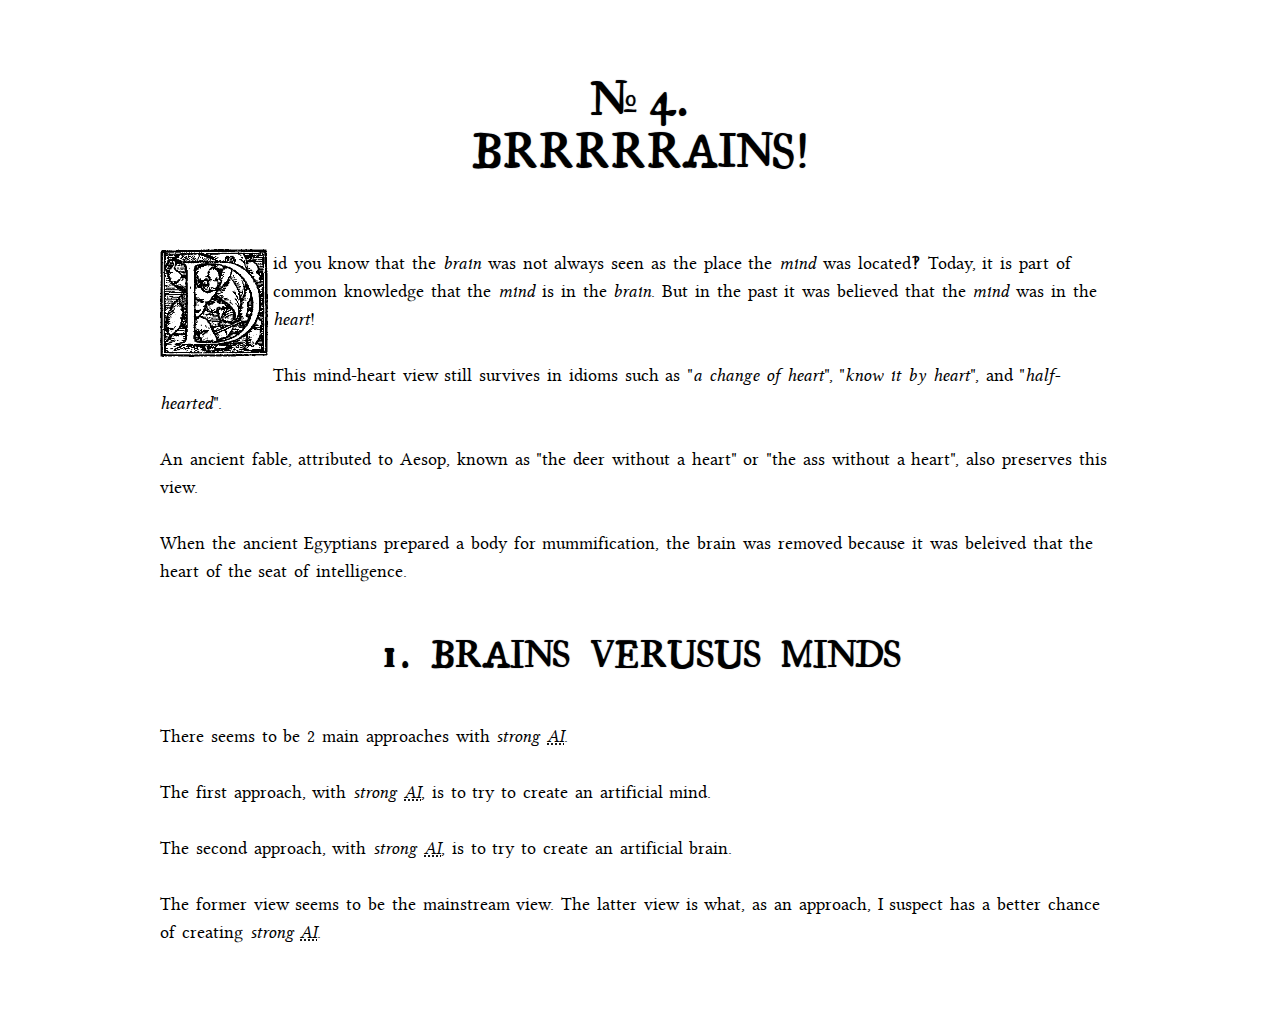
==== brrrrrains.html @ 2f1c4f1e "Started chapter on Brrrrrains" ====
<!doctype html>
<html>
	<head>
		<meta charset="utf-8" />
		<title>Brrrrrains! - Stronger AI</title>
		<link rel="stylesheet" href="screen.css" />
		<style>
			body{counter-reset:h1 4}
		</style>
	</head>

	<body>

		<h1><br />Brrrrrains!</h1>


		<p class="f f-d">
			<b>D</b>id you know that the <em>brain</em> was not always seen as the place the <em>mind</em> was located&#8253;
			Today, it is part of common knowledge that the <em>mind</em> is in the <em>brain</em>.
			But in the past it was believed that the <em>mind</em> was in the <em>heart</em>!
		</p>
		<p>
			This mind-heart view still survives in idioms such as "<em>a change of heart</em>", "<em>know it by heart</em>", and "<em>half-hearted</em>".
		</p>
		<p>
			An ancient fable, attributed to Aesop, known as "the deer without a heart" or "the ass without a heart", also preserves this view.
		</p>
		<p>
			When the ancient Egyptians prepared a body for mummification, the brain was removed because it was beleived that the heart of the seat of intelligence.
		</p>


		<h2 id="one">1. Brains verusus Minds</h2>
		<p>
			There seems to be 2 main approaches with <em>strong <abbr title="Artificial Intelligence">AI</abbr></em>.
		</p>
		<p>
			The first approach, with <em>strong <abbr title="Artificial Intelligence">AI</abbr></em>, is to try to create an artificial mind.
		</p>
		<p>
			The second approach, with <em>strong <abbr title="Artificial Intelligence">AI</abbr></em>, is to try to create an artificial brain.
		</p>
		<p>
			The former view seems to be the mainstream view.
			The latter view is what, as an approach, I suspect has a better chance of creating <em>strong <abbr title="Artificial Intelligence">AI</abbr></em>.
		</p>
	</body>
</html>
---- screen.css ----
/*

"Dive Into HTML 5" stylesheet

Copyright (c) 2012, Mark Pilgrim, Jonathan Neal, All rights reserved.

Redistribution and use in source and binary forms, with or without modification,
are permitted provided that the following conditions are met:

* Redistributions of source code must retain the above copyright notice,
  this list of conditions and the following disclaimer.
* Redistributions in binary form must reproduce the above copyright notice,
  this list of conditions and the following disclaimer in the documentation
  and/or other materials provided with the distribution.

THIS SOFTWARE IS PROVIDED BY THE COPYRIGHT HOLDERS AND CONTRIBUTORS 'AS IS'
AND ANY EXPRESS OR IMPLIED WARRANTIES, INCLUDING, BUT NOT LIMITED TO, THE
IMPLIED WARRANTIES OF MERCHANTABILITY AND FITNESS FOR A PARTICULAR PURPOSE
ARE DISCLAIMED. IN NO EVENT SHALL THE COPYRIGHT OWNER OR CONTRIBUTORS BE
LIABLE FOR ANY DIRECT, INDIRECT, INCIDENTAL, SPECIAL, EXEMPLARY, OR
CONSEQUENTIAL DAMAGES (INCLUDING, BUT NOT LIMITED TO, PROCUREMENT OF
SUBSTITUTE GOODS OR SERVICES; LOSS OF USE, DATA, OR PROFITS; OR BUSINESS
INTERRUPTION) HOWEVER CAUSED AND ON ANY THEORY OF LIABILITY, WHETHER IN
CONTRACT, STRICT LIABILITY, OR TORT (INCLUDING NEGLIGENCE OR OTHERWISE)
ARISING IN ANY WAY OUT OF THE USE OF THIS SOFTWARE, EVEN IF ADVISED OF THE
POSSIBILITY OF SUCH DAMAGE.


Classname Legend

.f = "fancy"      = first paragraph of each chapter (gets a fancy drop-cap)
.c = "centered"   = centered footer text (also clears floats)
.a = "asterism"   = section break
.v = "navigation" = prev/next navigation links (not breadcrumbs)
.u = "Unicode"    = text contains Unicode characters (requires special font declaration to accommodate *cough* a certain browser)
.p = "prompt"     = command-line or interactive shell prompt within code listings

.dc = "drop cap"       = image simulating first-letter initial
.pp = "pretty print"   = apply syntax highlighting to this code block
.pf = "padded frame"   = black border with internal padding
.fr = "framed"         = black border, no padding
.ss = "screenshot"     = image, floated right, with margin
.bc = "browser compat" = browser compatibility table (td cells all contain checks, Xs, and asterisks)
.st = "simple table"   = table with 1px border in body font
.ho = "headers only"   = on a table row, denotes that this row contains only table headers

.note = "note/caution/important"   = indented block for tips/gotchas/language comparisons
.baa  = "best available ampersand" = wrapper block for ampersands

.zebra = "zebra stripes" = off-white background color (used for "zebra stripe" tables)

Acknowledgements & Inspirations

"The Elements of Typographic Style Applied to the Web" ... http://webtypography.net/toc/
"Use the Best Available Ampersand" ....................... http://simplebits.com/notebook/2008/08/14/ampersands.html
"Unicode Support in HTML, Fonts, and Web Browsers" ....... http://alanwood.net/unicode/
"Punctuation" ............................................ http://en.wikipedia.org/wiki/Punctuation
"Essays 1743" ............................................ http://www.thibault.org/fonts/essays/
"Linux Libertine" ........................................ http://linuxlibertine.sourceforge.net/
"CSS Styled Restaurant Menu" ............................. http://www.web-graphics.com/mtarchive/ItalianMenu.html
*/

/* typography */

@font-face {
  font-family: "Essays 1743";
  src: url("f/Essays_1743.regular.eot?"); src: local("Essays 1743"), url("f/Essays_1743.regular.woff") format("woff"), url('f/Essays_1743.regular.ttf') format('truetype');
}
@font-face {
  font-family: "Essays 1743";
  font-style: italic;
  src: url("f/Essays_1743.italic.eot?"); src: local("Essays 1743"), url("f/Essays_1743.italic.woff") format("woff"), url('f/Essays_1743.italic.ttf') format('truetype');
}
@font-face {
  font-family: "Linux Libertine";
  src: url("f/Linux_Libertine.regular.eot?"); src: local("Linux Libertine"), url("f/Linux_Libertine.regular.woff") format("woff"), url('f/Linux_Libertine.regular.ttf') format('truetype');
}
@font-face {
  font-family: "Linux Libertine";
  font-style: italic;
  src: url("f/Linux_Libertine.italic.eot?"); src: local("Linux Libertine"), url("f/Linux_Libertine.italic.woff") format("woff"), url('f/Linux_Libertine.italic.ttf') format('truetype');
}
@font-face {
  font-family: "Linux Libertine";
  font-weight: bold;
  src: url("f/Linux_Libertine.bold.eot?"); src: local("Linux Libertine"), url("f/Linux_Libertine.bold.woff") format("woff"), url('f/Linux_Libertine.bold.ttf') format('truetype');
}

html {
  overflow-y: scroll;
  -webkit-font-smoothing: antialiased;
}

html, body {
  background: #fff;
  color: #000;
  margin: 0;
  padding: 0;
}
body {
  font: large/1.556 "Linux Libertine", Palatino, "Palatino Linotype", "Book Antiqua", Georgia, "Times New Roman", serif;
  word-spacing: 0.1em;
  max-width: 960px;
  margin: 0 auto;
  padding-bottom: 2em;
}
pre, kbd, samp, code, var {
  font: medium/1.75 Consolas, "Andale Mono", Monaco, "Liberation Mono", "Bitstream Vera Sans Mono", "DejaVu Sans Mono", monospace;
  word-spacing: 0;
  letter-spacing: 0;
}
.a, .u, table.bc tbody td {
  font: 100%/1 "Arial Unicode MS", FreeSerif, OpenSymbol, "DejaVu Sans", sans-serif;
}
.baa {
  font: oblique 105% Constantia, Baskerville, Palatino, "Palatino Linotype", "URW Palladio L", serif;
}
.note {
  margin: 3.112em 4.94em;
}
.note span {
  display: block;
  float: left;
  font-size: 266.7%;
  line-height: 0.8;
  margin: 0 0.22em 0 -1.22em;
}
.ss span {
  display: block;
  text-align: center;
  border-top: 3px double;
  border-bottom: 3px double;
}
.c {
  font-size: medium;
  line-height: 1.75;
  margin: 1.75em 0;
}
.f b:first-child {
  background-size: 100% 100%;
  float: left;
  height: 6em;
  margin: 0 5px 5px 0;
  overflow: hidden;
  text-indent: 100%;
  width: 6em;
}
.f-a b:first-child { background-image: url(i/aoc-a.png) }
.f-b b:first-child { background-image: url(i/aoc-b.png) }
.f-c b:first-child { background-image: url(i/aoc-c.png) }
.f-d b:first-child { background-image: url(i/aoc-d.png) }
.f-e b:first-child { background-image: url(i/aoc-e.png) }
.f-f b:first-child { background-image: url(i/aoc-f.png) }
.f-g b:first-child { background-image: url(i/aoc-g.png) }
.f-h b:first-child { background-image: url(i/aoc-h.png) }
.f-i b:first-child { background-image: url(i/aoc-i.png) }
.f-j b:first-child { background-image: url(i/aoc-j.png) }
.f-k b:first-child { background-image: url(i/aoc-k.png) }
.f-l b:first-child { background-image: url(i/aoc-l.png) }
.f-m b:first-child { background-image: url(i/aoc-m.png) }
.f-n b:first-child { background-image: url(i/aoc-n.png) }
.f-o b:first-child { background-image: url(i/aoc-o.png) }
.f-p b:first-child { background-image: url(i/aoc-p.png) }
.f-q b:first-child { background-image: url(i/aoc-q.png) }
.f-r b:first-child { background-image: url(i/aoc-r.png) }
.f-s b:first-child { background-image: url(i/aoc-s.png) }
.f-t b:first-child { background-image: url(i/aoc-t.png) }
.f-u b:first-child { background-image: url(i/aoc-u.png) }
.f-v b:first-child { background-image: url(i/aoc-v.png) }
.f-w b:first-child { background-image: url(i/aoc-w.png) }
.f-x b:first-child { background-image: url(i/aoc-x.png) }
.f-y b:first-child { background-image: url(i/aoc-y.png) }
.f-z b:first-child { background-image: url(i/aoc-z.png) }
p, ul, ol {
  font-size: large;
  margin: 1.556em 0;
}

/* basics */

.clear {
  clear: both;
}
.c, .a, #toc, form div {
  clear: both;
  text-align: center;
}

#toc ol, #toc li {
  list-style: none;
  margin-left: 0;
  padding-left: 0;
}
.a {
  font-size: xx-large;
  line-height: .875;
  text-shadow: 0 0 2px #667;
}
.pf, .fr {
  border: 1px solid;
}
.pf {
  margin: 1.75em 0;
}
.pf .inner {
  min-height: 253px;
  margin: 0 15px 0 0;
  padding: 0 154px 1.75em 0;
  background: white url(i/openclipart.org_johnny_automatic_little_professor.png) bottom right no-repeat;
}
.pf .moneybags {
  min-height: 245px;
  margin: 0 15px 0 0;
  padding: 0 190px 1.75em 0;
  background: white url(i/openclipart.org_johnny_automatic_bag_of_money.png) bottom right no-repeat;
}
.pf h4 {
  margin: 0;
  padding: 4px;
  background: black;
  color: white;
}
.ss {
  float: right;
  margin: 0 0 1.75em 1.75em;
  font-size: medium;
}
address, cite, dfn, var {
  font-style: normal;
}
sup {
  font-variant: small-caps;
  vertical-align: text-top;
}

/* links */

a {
  text-decoration: none;
}
a:link {
  color: FireBrick;
  border-bottom: 1px dotted;
}
a:visited {
  color: RosyBrown;
  border-bottom: 1px dotted;
}
a:link:hover, a:visited:hover {
  border-bottom: 1px solid;
}
.c a {
  color: inherit;
}

/* figures and legends */

.legend {
  font: italic x-large/1.75 "Essays 1743","Marker Felt","Kristen ITC","Viner Hand ITC","Lucida Handwriting",Amienne,Boopee,"Segoe Print","Times New Roman",serif;
  text-shadow: 0 0 1px #667;
  margin-left: 0.5em;
  vertical-align: top;
}
.arrow {
  font-size: 200%;
  line-height: 0.3;
  vertical-align: sub;
}
.left {
  float: left;
}
.right {
}
.top {
  margin-bottom: 0.3em;
  display: block;
}
.bottom {
  display:block;
  margin-top:0;
  margin-left:2em;
}

/* code blocks */

pre {
  padding-left: 3.5em;
  white-space: pre; /* CSS2 */
  white-space: pre-wrap; /* CSS 2.1 */
  word-wrap: break-word; /* IE */
}
pre.ib {
  padding: 0;
}
mark {
  display: inline-block;
  background: #ff8;
  border: 1px dotted #888;
}
.p {
  color: #667;
}

/* overrides */

li ol, .q, .v span {
  margin: 0;
}
code, var, samp {
  line-height:inherit !important;
}

/* headers */

h1, h2, h3, h4, caption, thead th {
  font-family: "Essays 1743", Palatino, "Palatino Linotype", "Book Antiqua", Georgia, "Times New Roman", serif;
  font-weight: normal;
  text-transform: uppercase;
  text-shadow: 0 0 1px #667;
}
h1 {
  font-size: 266.7%;
  line-height: 1.1;
  text-align: center;
  width: 100%;
  margin: 1.49em 0;
}
h2 {
  font-size: 210%;
  line-height: 1.3125;
  margin: 1.167em 0;
  text-align: center;
  clear: both;
}
h3 {
  font-size: x-large;
  line-height: 1.167;
  margin: 1.556em 0;
  text-align: center;
}
h1:before {
  content: "№" counter(h1) ".";
}

/* video */
video {
  display: block;
  margin: 0 auto;
}

/* browser compatibility and other tables */

.bc, .st {
  width:100%;
  border-collapse:collapse;
}

.bc tbody th, .bc thead th.l, tfoot td {
  text-align:left;
}

.bc thead th, .bc td {
  text-align:center;
}

tfoot {
  font-size:small;
}

.st {
  border: 1px solid;
}

.st th {
  text-align: left;
  font-weight: normal;
}

.st tr > th:first-child {
  padding-left: 5px;
}

.ho th {
  border-bottom: 1px solid;
}

.zebra {
  background: #eee;
}

/* asterism styles */

.rotatedFloralHeartBullet:before { content: '\2767' }

.triangularBullet:before { content: '\2023' }

.leftwardsWaveArrow:before  { content: ' \219C' }
.rightwardsWaveArrow:before { content: '\219D' }

.leftwardsSquiggleArrow:before  { content: ' \21DC' }
.rightwardsSquiggleArrow:before { content: '\21DD ' }

.whiteRightPointingIndex:before { content: '\261E' }

.anticlockwiseTopSemicircleArrow:before { content: '\21B6' }
.clockwiseTopSemicircleArrow:before { content: '\21B7' }
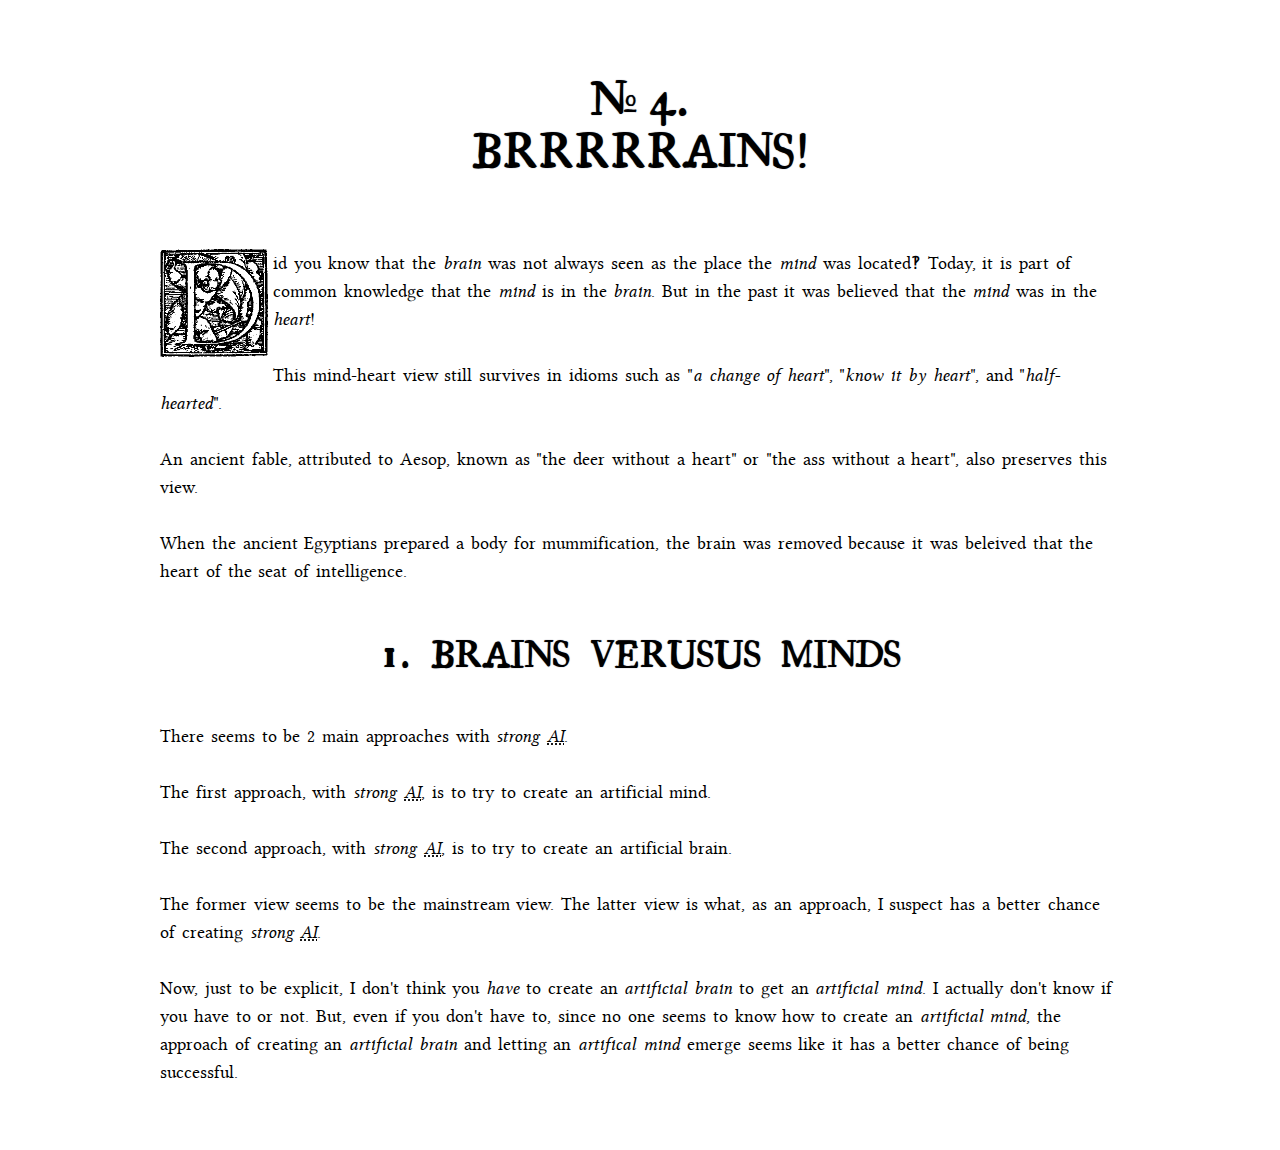
==== commit 1e0a2428: "added more content to chapter on Brrrrrains!" ====
--- a/brrrrrains.html
+++ b/brrrrrains.html
@@ -44,5 +44,10 @@
 			The former view seems to be the mainstream view.
 			The latter view is what, as an approach, I suspect has a better chance of creating <em>strong <abbr title="Artificial Intelligence">AI</abbr></em>.
 		</p>
+		<p>
+			Now, just to be explicit, I don't think you <em>have</em> to create an <em>artificial brain</em> to get an <em>artificial mind</em>.
+			I actually don't know if you have to or not.
+			But, even if you don't have to, since no one seems to know how to create an <em>artificial mind</em>, the approach of creating an <em>artificial brain</em> and letting an <em>artifical mind</em> emerge seems like it has a better chance of being successful.
+		</p>
 	</body>
 </html>
